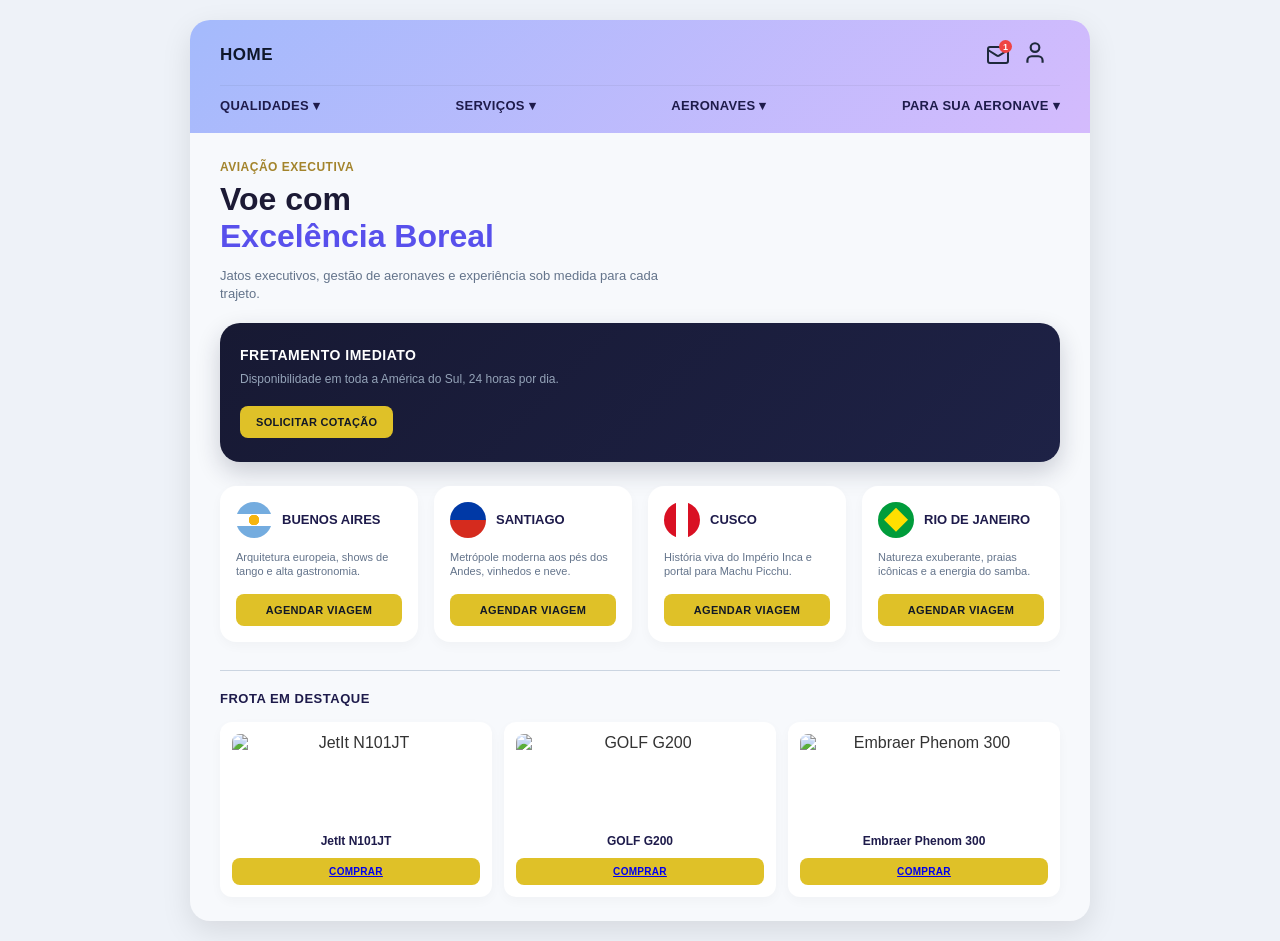
==== Boreal/index.html @ 96a87cde "Rename home.html to index.html" ====
<!DOCTYPE html>
<html lang="pt-BR">
<head>
    <meta charset="UTF-8">
    <meta name="viewport" content="width=device-width, initial-scale=1.0">
    <title>Boreal Aviação Executiva</title>
    <link rel="stylesheet" href="home.css">
    
</head>
<body>

    <div class="container">
        <header>
            <div class="top-bar">
                <div class="back-nav">
                    <h1 class="page-title">HOME</h1>
                </div>
                <div class="user-actions">
                    <div class="icon-wrapper">
                        <svg width="24" height="24" viewBox="0 0 24 24" fill="none" stroke="#1e293b" stroke-width="2">
                            <rect x="2" y="4" width="20" height="16" rx="2"></rect>
                            <path d="m22 7-8.97 5.7a1.94 1.94 0 0 1-2.06 0L2 7"></path>
                        </svg>
                        <span class="notification-badge">1</span>
                    </div>
                    <div class="icon-wrapper"><a href="login.html">
                        <svg width="26" height="26" viewBox="0 0 24 24" fill="none" stroke="#1e293b" stroke-width="2">
                            <path d="M19 21v-2a4 4 0 0 0-4-4H9a4 4 0 0 0-4 4v2"></path>
                            <circle cx="12" cy="7" r="4"></circle>
                        </svg>
                    </div>
                </a>
                </div>
            </div>
            <nav class="nav-menu">
                <a href="#">QUALIDADES ▾</a>
                <a href="serviços.html">SERVIÇOS ▾</a>
                <a href="aeronave.html">AERONAVES ▾</a>
                <a  href="Manutenção.html">PARA SUA AERONAVE ▾</a>
            </nav>
        </header>

        <main class="page-container">
            
            <section class="hero-section">
                <span class="tagline">AVIAÇÃO EXECUTIVA</span>
                <h1 class="main-title">Voe com<br><span class="highlight">Excelência Boreal</span></h1>
                <p class="hero-desc">Jatos executivos, gestão de aeronaves e experiência sob medida para cada trajeto.</p>

                <div class="charter-card">
                    <h2>FRETAMENTO IMEDIATO</h2>
                    <p>Disponibilidade em toda a América do Sul, 24 horas por dia.</p>
                    <a href="comprado.html"><button class="btn-primary">SOLICITAR COTAÇÃO</button></a>
                </div>
            </section>

            <section class="destinations-grid">
                
                <div class="destination-card">
                    <div class="card-header">
                        <div class="flag flag-ar"></div>
                        <h3>BUENOS AIRES</h3>
                    </div>
                    <p>Arquitetura europeia, shows de tango e alta gastronomia.</p>
                    <a href="BN (1).html"><button class="btn-primary">AGENDAR VIAGEM</button></a>
                </div>

                <div class="destination-card">
                    <div class="card-header">
                        <div class="flag flag-cl"></div>
                        <h3>SANTIAGO</h3>
                    </div>
                    <p>Metrópole moderna aos pés dos Andes, vinhedos e neve.</p>
                    <a href="SNT (1).html"><button class="btn-primary">AGENDAR VIAGEM</button></a>
                </div>

                <div class="destination-card">
                    <div class="card-header">
                        <div class="flag flag-pe"></div>
                        <h3>CUSCO</h3>
                    </div>
                    <p>História viva do Império Inca e portal para Machu Picchu.</p>
                    <a href="MP (1).html"><button class="btn-primary">AGENDAR VIAGEM</button></a>
                </div>

                <div class="destination-card">
                    <div class="card-header">
                        <div class="flag flag-br"></div>
                        <h3>RIO DE JANEIRO</h3>
                    </div>
                    <p>Natureza exuberante, praias icônicas e a energia do samba.</p>
                    <a href="RJ (1).html"><button class="btn-primary">AGENDAR VIAGEM</button></a>
                </div>

            </section>

            <hr class="separator">

            <section class="fleet-section">
                <h2 class="section-title">FROTA EM DESTAQUE</h2>
                <div class="fleet-grid">
                    
                    <div class="fleet-card">
                       
                        <img class="plane-img" src="C:\Users\USUARIO\Desktop\Criação de sites\Boreal_Felipe_622\Boreal\n101JT.jpg" alt="JetIt N101JT">
                        <h4>JetIt N101JT</h4>
                        <a  href="N101JT (1).html"> <button class="btn-primary">COMPRAR</a></button>
                    </div>

                    <div class="fleet-card">
                        <img class="plane-img" src="C:\Users\USUARIO\Desktop\Criação de sites\Boreal_Felipe_622\Boreal\g200.jpg" alt="GOLF G200">
                        <h4>GOLF G200</h4>
                        <a  href="G200 (1).html"> <button class="btn-primary">COMPRAR</a></button>
                    </div>

                    <div class="fleet-card">
                        <img class="plane-img" src="C:\Users\USUARIO\Desktop\Criação de sites\Boreal_Felipe_622\Boreal\PHENOM300.jpg" alt="Embraer Phenom 300">
                        <h4>Embraer Phenom 300</h4>
                        <a  href="ph300.html"> <button class="btn-primary">COMPRAR</a></button>
                    </div>

                </div>
            </section>

        </main>
    </div>

</body>
</html>
---- Boreal/home.css ----
* {
            box-sizing: border-box;
            margin: 0;
            padding: 0;
            font-family: 'Segoe UI', Tahoma, Geneva, Verdana, sans-serif;
        }

        body {
            background-color: #eef2f8;
            color: #333;
            display: flex;
            justify-content: center;
            align-items: center;
            min-height: 100vh;
            padding: 20px;
        }

        .container {
            width: 100%;
            max-width: 900px;
            background-color: #f7f9fc;
            border-radius: 20px;
            overflow: hidden;
            box-shadow: 0 10px 30px rgba(0,0,0,0.1);
        }

        header {
            background: linear-gradient(135deg, #a4bafc 0%, #d4bbfd 100%);
            padding: 20px 30px;
            display: flex;
            flex-direction: column;
            gap: 15px;
        }

        .top-bar {
            width: 100%;
            display: flex;
            justify-content: space-between;
            align-items: center;
        }

        .back-nav {
            display: flex;
            align-items: center;
            gap: 12px;
        }

        .btn-back {
            width: 38px;
            height: 38px;
            border-radius: 50%;
            background-color: rgba(255, 255, 255, 0.45);
            border: none;
            display: flex;
            align-items: center;
            justify-content: center;
            cursor: pointer;
        }

        .page-title {
            font-size: 17px;
            font-weight: 800;
            color: #0f172a;
            letter-spacing: 0.5px;
        }

        .user-actions {
            display: flex;
            align-items: center;
            gap: 12px;
        }

        .icon-wrapper {
            position: relative;
            cursor: pointer;
            display: flex;
            align-items: center;
        }

        .notification-badge {
            position: absolute;
            top: -3px;
            right: -2px;
            background-color: #ef4444;
            color: white;
            font-size: 9px;
            font-weight: 700;
            width: 13px;
            height: 13px;
            border-radius: 50%;
            display: flex;
            align-items: center;
            justify-content: center;
        }

        .nav-menu {
            display: flex;
            justify-content: space-between;
            gap: 15px;
            border-top: 1px solid rgba(0, 0, 0, 0.05);
            padding-top: 12px;
        }

        .nav-menu a {
            text-decoration: none;
            color: #1e1b4b;
            font-size: 13px;
            font-weight: 800;
            letter-spacing: 0.3px;
        }

        .page-container {
            width: 100%;
            padding: 24px 30px;
        }

        .hero-section {
            margin-bottom: 24px;
        }

        .tagline {
            color: #a3842c;
            font-size: 12px;
            font-weight: 800;
            letter-spacing: 0.5px;
        }

        .main-title {
            font-size: 32px;
            font-weight: 900;
            color: #1c1a35;
            line-height: 1.15;
            margin: 6px 0 12px 0;
        }

        .highlight {
            color: #5850ec;
        }

        .hero-desc {
            color: #64748b;
            font-size: 13px;
            line-height: 1.4;
            max-width: 480px;
            margin-bottom: 20px;
        }

        .charter-card {
            background: linear-gradient(135deg, #171933 0%, #1e2246 100%);
            border-radius: 20px;
            padding: 24px 20px;
            color: white;
            box-shadow: 0 10px 25px rgba(25, 28, 56, 0.2);
        }

        .charter-card h2 {
            font-size: 14px;
            font-weight: 800;
            letter-spacing: 0.5px;
            margin-bottom: 8px;
        }

        .charter-card p {
            font-size: 12px;
            color: #94a3b8;
            line-height: 1.4;
            margin-bottom: 18px;
        }

        .btn-primary {
            background-color: #dfc128;
            color: #111827;
            border: none;
            border-radius: 8px;
            padding: 10px 16px;
            font-weight: 800;
            font-size: 11px;
            letter-spacing: 0.3px;
            cursor: pointer;
            width: fit-content;
            display: inline-block;
        }

        .btn-primary:hover {
            background-color: #ccafe0;
        }

        .destinations-grid {
            display: grid;
            grid-template-columns: repeat(4, 1fr);
            gap: 16px;
            margin-top: 24px;
        }

        .destination-card {
            background: #ffffff;
            border-radius: 16px;
            padding: 16px;
            box-shadow: 0 4px 12px rgba(0, 0, 0, 0.03);
            display: flex;
            flex-direction: column;
            justify-content: space-between;
        }

        .card-header {
            display: flex;
            align-items: center;
            gap: 10px;
            margin-bottom: 12px;
        }

        .flag {
            width: 36px;
            height: 36px;
            border-radius: 50%;
            flex-shrink: 0;
        }

        .flag-ar {
            background-image: radial-gradient(circle, #f6b40e 20%, transparent 21%), linear-gradient(to bottom, #74acdf 33%, #ffffff 33%, #ffffff 66%, #74acdf 66%);
        }

        .flag-cl {
            background-image: linear-gradient(to bottom, #0039a6 50%, #d52b1e 50%);
        }

        .flag-pe {
            background-image: linear-gradient(to right, #d91023 33%, #ffffff 33%, #ffffff 66%, #d91023 66%);
        }

        .flag-br {
            background-color: #009c3b;
            position: relative;
        }

        .flag-br::before {
            content: "";
            position: absolute;
            top: 6px;
            left: 6px;
            right: 6px;
            bottom: 6px;
            background: #ffdf00;
            clip-path: polygon(50% 0%, 100% 50%, 50% 100%, 0% 50%);
        }

        .destination-card h3 {
            font-size: 13px;
            font-weight: 800;
            color: #1e1b4b;
        }

        .destination-card p {
            font-size: 11px;
            color: #64748b;
            line-height: 1.3;
            margin-bottom: 16px;
        }

        .destination-card .btn-primary {
            width: 100%;
            text-align: center;
        }

        .separator {
            border: none;
            border-top: 1px solid #cbd5e1;
            margin: 28px 0 20px 0;
        }

        .section-title {
            font-size: 13px;
            font-weight: 800;
            color: #1e1b4b;
            margin-bottom: 16px;
            letter-spacing: 0.5px;
        }

        .fleet-grid {
            display: grid;
            grid-template-columns: repeat(3, 1fr);
            gap: 12px;
        }

        .fleet-card {
            background: #ffffff;
            border-radius: 12px;
            padding: 12px;
            box-shadow: 0 4px 12px rgba(0, 0, 0, 0.03);
            text-align: center;
            display: flex;
            flex-direction: column;
            align-items: center;
        }

        .plane-img {
            width: 100%;
            height: 90px;
            border-radius: 8px;
            object-fit: cover;
            margin-bottom: 10px;
        }

        .fleet-card h4 {
            font-size: 12px;
            font-weight: 800;
            color: #1e1b4b;
            margin-bottom: 10px;
        }

        .fleet-card .btn-primary {
            width: 100%;
            padding: 8px 0;
            font-size: 10px;
        }

        @media (max-width: 768px) {
            .page-container {
                padding: 16px 12px;
            }

            .nav-menu {
                overflow-x: auto;
                white-space: nowrap;
                font-size: 11px;
                gap: 10px;
            }

            .destinations-grid {
                grid-template-columns: repeat(2, 1fr);
                gap: 10px;
            }

            .fleet-grid {
                grid-template-columns: repeat(1, 1fr);
                gap: 12px;
            }
        }
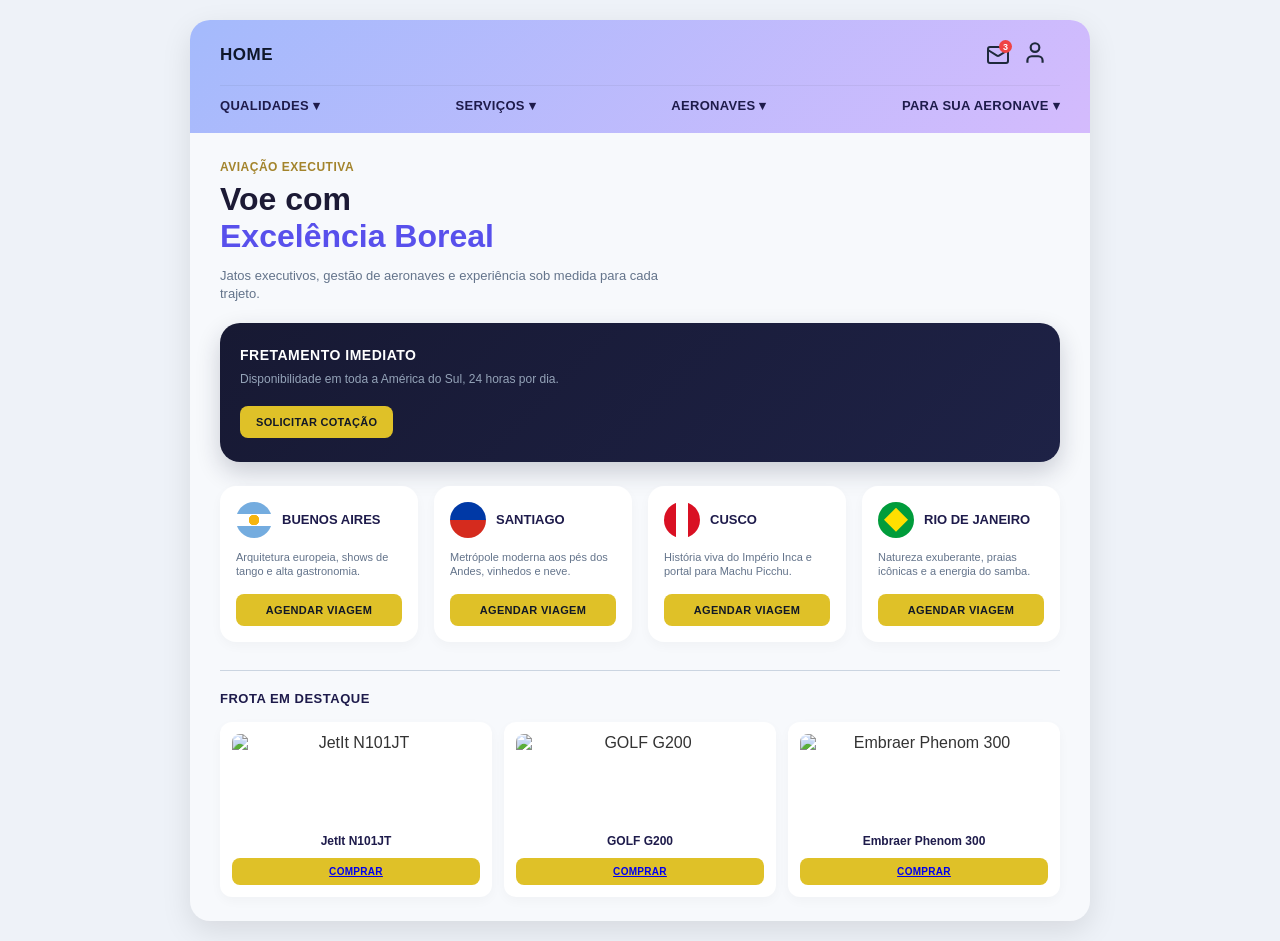
==== commit be13c206: "Update index.html" ====
--- a/Boreal/index.html
+++ b/Boreal/index.html
@@ -21,7 +21,7 @@
                             <rect x="2" y="4" width="20" height="16" rx="2"></rect>
                             <path d="m22 7-8.97 5.7a1.94 1.94 0 0 1-2.06 0L2 7"></path>
                         </svg>
-                        <span class="notification-badge">1</span>
+                        <span class="notification-badge">3</span>
                     </div>
                     <div class="icon-wrapper"><a href="login.html">
                         <svg width="26" height="26" viewBox="0 0 24 24" fill="none" stroke="#1e293b" stroke-width="2">
